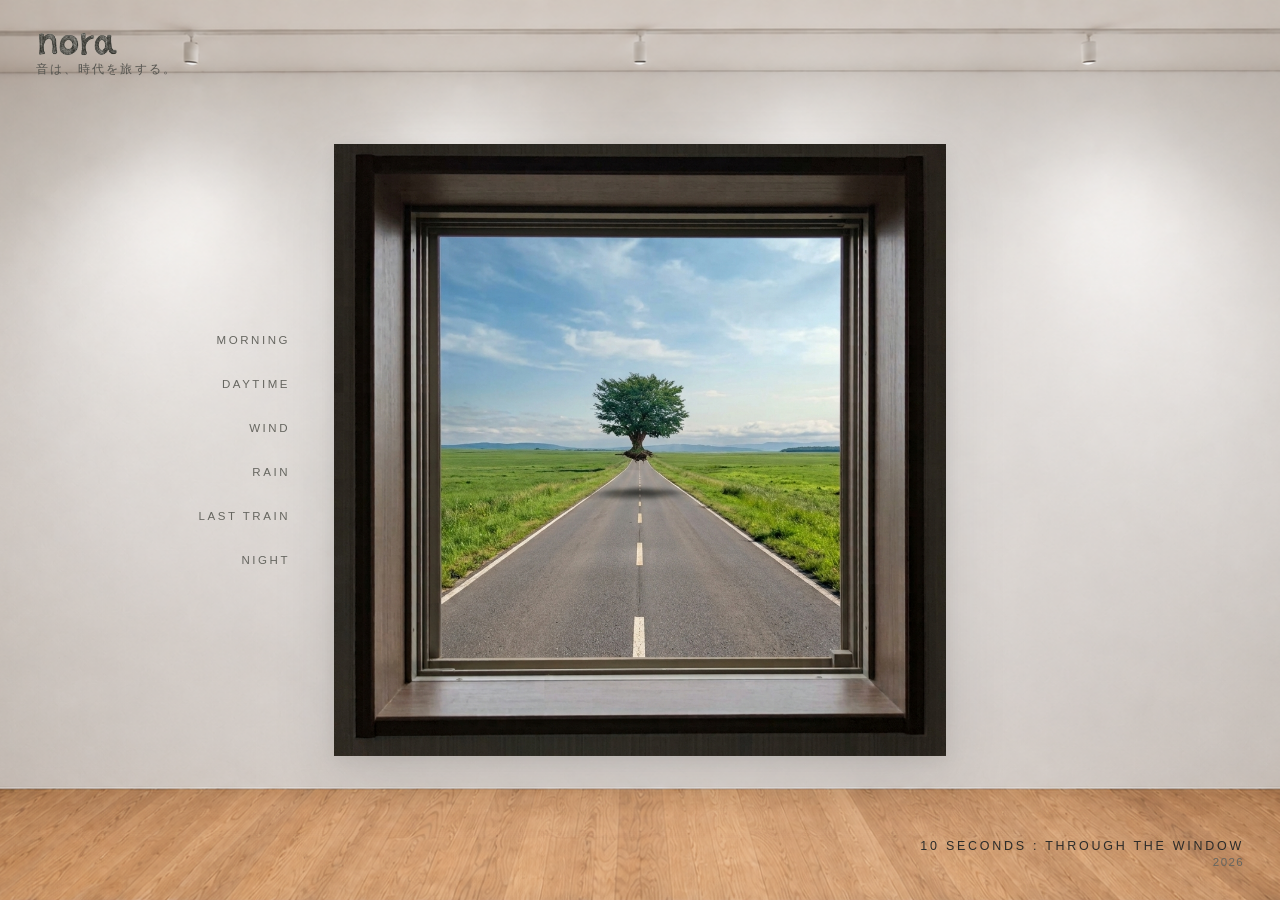
==== index.html @ 2349a81e "Update index.html" ====
<!DOCTYPE html>
<html lang="ja">
<head>
  <meta charset="UTF-8">
  <meta name="viewport" content="width=device-width, initial-scale=1.0">
  <title>10 SECONDS : THROUGH THE WINDOW - nora</title>

  <!-- Google Fonts: 手書き風フォント (Klee One) -->
  <link rel="preconnect" href="https://fonts.googleapis.com">
  <link rel="preconnect" href="https://fonts.gstatic.com" crossorigin>
  <link href="https://fonts.googleapis.com/css2?family=Klee+One:wght@400;600&display=swap" rel="stylesheet">

  <style>
    * {
      box-sizing: border-box;
      margin: 0;
      padding: 0;
    }
    body {
      /* 全体背景画像の設定 */
      background: url('images/bg.png') no-repeat center center fixed;
      background-size: cover;
      color: #1a1a1a;
      font-family: "Helvetica Neue", Arial, "Hiragino Kaku Gothic ProN", "Hiragino Sans", Meiryo, sans-serif;
      height: 100vh;
      width: 100vw;
      overflow: hidden;
      user-select: none;
      position: relative;
    }

    /* 左上：NORAロゴ＆コピー */
    .brand-header {
      position: absolute;
      top: 32px;
      left: 36px;
      display: flex;
      flex-direction: column;
      align-items: flex-start;
      gap: 6px;
      z-index: 10;
    }
    .brand-logo {
      height: 24px;
      width: auto;
      object-fit: contain;
    }
    .brand-tagline {
      font-size: 0.72rem;
      letter-spacing: 0.18em;
      color: #555550;
      font-weight: 300;
    }

    /* 右下：作品名＆制作年 */
    .work-info {
      position: absolute;
      bottom: 32px;
      right: 36px;
      text-align: right;
      z-index: 10;
    }
    .work-title {
      font-size: 0.78rem;
      letter-spacing: 0.22em;
      color: #2c2c2a;
      font-weight: 400;
    }
    .work-year {
      font-size: 0.72rem;
      letter-spacing: 0.12em;
      color: #666660;
      margin-top: 3px;
    }

    /* === 全体レイアウト（左：ボタン / 中央：画像 / 右：テキスト） === */
    .main-container {
      position: absolute;
      top: 50%;
      left: 50%;
      transform: translate(-50%, -50%);
      display: flex;
      align-items: center;
      justify-content: center;
      width: 90vw;
      max-width: 1400px;
      z-index: 5;
    }

    /* 1. 左側：6つのボタン領域（縦並び配置） */
    .controls-left {
      flex: 1;
      display: flex;
      flex-direction: column;
      align-items: flex-end;
      gap: 20px;
      padding-right: 40px;
    }

    .track-btn {
      background: none;
      border: none;
      color: #666660;
      font-size: 0.72rem;
      letter-spacing: 0.22em;
      cursor: pointer;
      padding: 6px 4px;
      transition: all 0.35s ease;
      position: relative;
      text-align: right;
    }

    .track-btn:hover {
      color: #1a1a1a;
    }

    .track-btn.active {
      color: #1a1a1a;
      font-weight: 500;
    }

    .track-btn.active::after {
      content: "";
      position: absolute;
      bottom: 0;
      right: 0;
      width: 100%;
      height: 1px;
      background-color: #1a1a1a;
    }

    /* 2. 中央：画像領域（サイズ68vh・正方形そのまま） */
    .image-container {
      position: relative;
      height: 68vh;
      aspect-ratio: 1 / 1;
      background-color: #eae8e3;
      box-shadow: 0 25px 60px rgba(0, 0, 0, 0.12), 0 4px 16px rgba(0, 0, 0, 0.06);
      overflow: hidden;
      flex-shrink: 0;
    }

    .window-image {
      width: 100%;
      height: 100%;
      object-fit: cover;
      transition: opacity 1.2s ease-in-out;
      position: absolute;
      top: 0;
      left: 0;
      opacity: 0;
    }

    .window-image.active {
      opacity: 1;
    }

    .timer-bar {
      position: absolute;
      bottom: 0;
      left: 0;
      height: 2px;
      background-color: rgba(26, 26, 26, 0.4);
      width: 0%;
      transition: width 0.1s linear;
      z-index: 6;
    }

    /* 3. 右側：詩（テキスト）領域（右側固定・横書き手書き風） */
    .poem-right {
      flex: 1;
      padding-left: 40px;
      display: flex;
      justify-content: flex-start;
      align-items: center;
    }

    .poem-text {
      color: #2a2a28;
      font-family: 'Klee One', cursive, serif;
      font-size: 1.05rem;
      font-weight: 600;
      line-height: 1.8;
      letter-spacing: 0.12em;
      writing-mode: horizontal-tb;
      opacity: 0;
      transition: opacity 1.5s ease-in-out;
      pointer-events: none;
      max-width: 320px;
    }

    .poem-text.visible {
      opacity: 0.9;
    }

    /* レスポンシブ（画面幅が狭い場合） */
    @media (max-width: 900px) {
      .main-container {
        flex-direction: column;
        top: 52%;
      }

      .controls-left {
        flex-direction: row;
        flex-wrap: wrap;
        justify-content: center;
        align-items: center;
        padding-right: 0;
        margin-bottom: 16px;
        gap: 12px 20px;
      }

      .track-btn {
        text-align: center;
      }

      .image-container {
        height: 48vh;
      }

      .poem-right {
        padding-left: 0;
        margin-top: 16px;
        justify-content: center;
      }

      .poem-text {
        font-size: 0.88rem;
        text-align: center;
      }
    }
  </style>
</head>
<body>

<!-- 左上：NORAロゴ＆コピー -->
  <div class="brand-header">
    <a href="https://cyber-nora.github.io/HP-nora/" style="text-decoration: none; display: flex; flex-direction: column; align-items: flex-start; gap: 6px;">
      <img src="./images/logo.png" alt="nora" class="brand-logo" id="logo-img" onerror="this.style.display='none'; document.getElementById('logo-fallback').style.display='block';">
      <span id="logo-fallback" style="display:none; font-weight:bold; font-size:1.1rem; letter-spacing:0.15em; color:#1a1a1a;">nora</span>
    </a>
    <span class="brand-tagline">音は、時代を旅する。</span>
  </div>

  <!-- 右下：作品情報 -->
  <div class="work-info">
    <div class="work-title">10 SECONDS : THROUGH THE WINDOW</div>
    <div class="work-year">2026</div>
  </div>

  <!-- 主構造（左：ボタン / 中央：画像固定 / 右：テキスト固定） -->
  <div class="main-container">
    
    <!-- 左側：6つのボタン（縦並び） -->
    <div class="controls-left">
      <button class="track-btn" onclick="playTrack('morning')">MORNING</button>
      <button class="track-btn" onclick="playTrack('daytime')">DAYTIME</button>
      <button class="track-btn" onclick="playTrack('wind')">WIND</button>
      <button class="track-btn" onclick="playTrack('rain')">RAIN</button>
      <button class="track-btn" onclick="playTrack('last_train')">LAST TRAIN</button>
      <button class="track-btn" onclick="playTrack('night')">NIGHT</button>
    </div>

    <!-- 中央：画像（サイズ68vh・完全中央） -->
    <div class="image-container">
      <img src="images/base.jpg" alt="Window Base" class="window-image active" id="img-base">
      <img src="images/01_morning.jpg" alt="Morning" class="window-image" id="img-morning">
      <img src="images/02_daytime.jpg" alt="Daytime" class="window-image" id="img-daytime">
      <img src="images/03_wind.jpg" alt="Wind" class="window-image" id="img-wind">
      <img src="images/04_rain.jpg" alt="Rain" class="window-image" id="img-rain">
      <img src="images/05_last_train.jpg" alt="Last Train" class="window-image" id="img-last_train">
      <img src="images/06_night.jpg" alt="Night" class="window-image" id="img-night">

      <div class="timer-bar" id="timer-bar"></div>
    </div>

    <!-- 右側：テキスト（横書き手書き風・右側領域に固定） -->
    <div class="poem-right">
      <div class="poem-text" id="poem-text"></div>
    </div>

  </div>

  <script>
    const tracks = {
      'morning': {
        imageId: 'img-morning',
        audioSrc: 'audio/01_morning.mp3',
        poem: '朝の光が、昨日と今日の境目をひらく。'
      },
      'daytime': {
        imageId: 'img-daytime',
        audioSrc: 'audio/02_daytime.mp3',
        poem: 'どこか遠くの営みが、風に乗って掠めていく。'
      },
      'wind': {
        imageId: 'img-wind',
        audioSrc: 'audio/03_wind.mp3',
        poem: '見えない時間が、葉を揺らして走り抜ける。'
      },
      'rain': {
        imageId: 'img-rain',
        audioSrc: 'audio/04_rain.mp3',
        poem: '世界を叩く雫が、あの日の記憶を連れてくる。'
      },
      'last_train': {
        imageId: 'img-last_train',
        audioSrc: 'audio/05_last_train.mp3',
        poem: '遠ざかる轍の音が、街の眠りを告げている。'
      },
      'night': {
        imageId: 'img-night',
        audioSrc: 'audio/06_night.mp3',
        poem: '静寂の底で、虫の羽音だけが時代を旅する。'
      }
    };

    let currentAudio = null;
    let timerInterval = null;
    let resetTimeout = null;

    function playTrack(key) {
      stopCurrent();

      const track = tracks[key];
      if (!track) return;

      // 1. 画像切り替え
      document.querySelectorAll('.window-image').forEach(img => img.classList.remove('active'));
      const targetImg = document.getElementById(track.imageId);
      if (targetImg) targetImg.classList.add('active');

      // 2. ボタンアクティブ切り替え
      document.querySelectorAll('.track-btn').forEach(btn => {
        if (btn.getAttribute('onclick').includes(`'${key}'`)) {
          btn.classList.add('active');
        } else {
          btn.classList.remove('active');
        }
      });

      // 3. 詩の表示
      const poemEl = document.getElementById('poem-text');
      poemEl.innerText = track.poem;
      setTimeout(() => {
        poemEl.classList.add('visible');
      }, 300);

      // 4. 音声の再生
      currentAudio = new Audio(track.audioSrc);
      currentAudio.play().catch(e => console.log("Audio play error:", e));

      // 5. プログレスバー（10秒）
      const progressBar = document.getElementById('timer-bar');
      progressBar.style.width = '0%';
      let elapsed = 0;
      const duration = 10000;

      timerInterval = setInterval(() => {
        elapsed += 100;
        const progress = (elapsed / duration) * 100;
        progressBar.style.width = `${Math.min(progress, 100)}%`;
        if (elapsed >= duration) {
          clearInterval(timerInterval);
        }
      }, 100);

      // 6. 10秒後リセット
      resetTimeout = setTimeout(() => {
        resetToBase();
      }, 10000);
    }

    function stopCurrent() {
      if (currentAudio) {
        currentAudio.pause();
        currentAudio = null;
      }
      if (timerInterval) clearInterval(timerInterval);
      if (resetTimeout) clearTimeout(resetTimeout);

      document.getElementById('poem-text').classList.remove('visible');
      document.getElementById('timer-bar').style.width = '0%';
    }

    function resetToBase() {
      stopCurrent();
      
      document.querySelectorAll('.window-image').forEach(img => img.classList.remove('active'));
      document.getElementById('img-base').classList.add('active');

      document.querySelectorAll('.track-btn').forEach(btn => btn.classList.remove('active'));
    }
  </script>
</body>
</html>
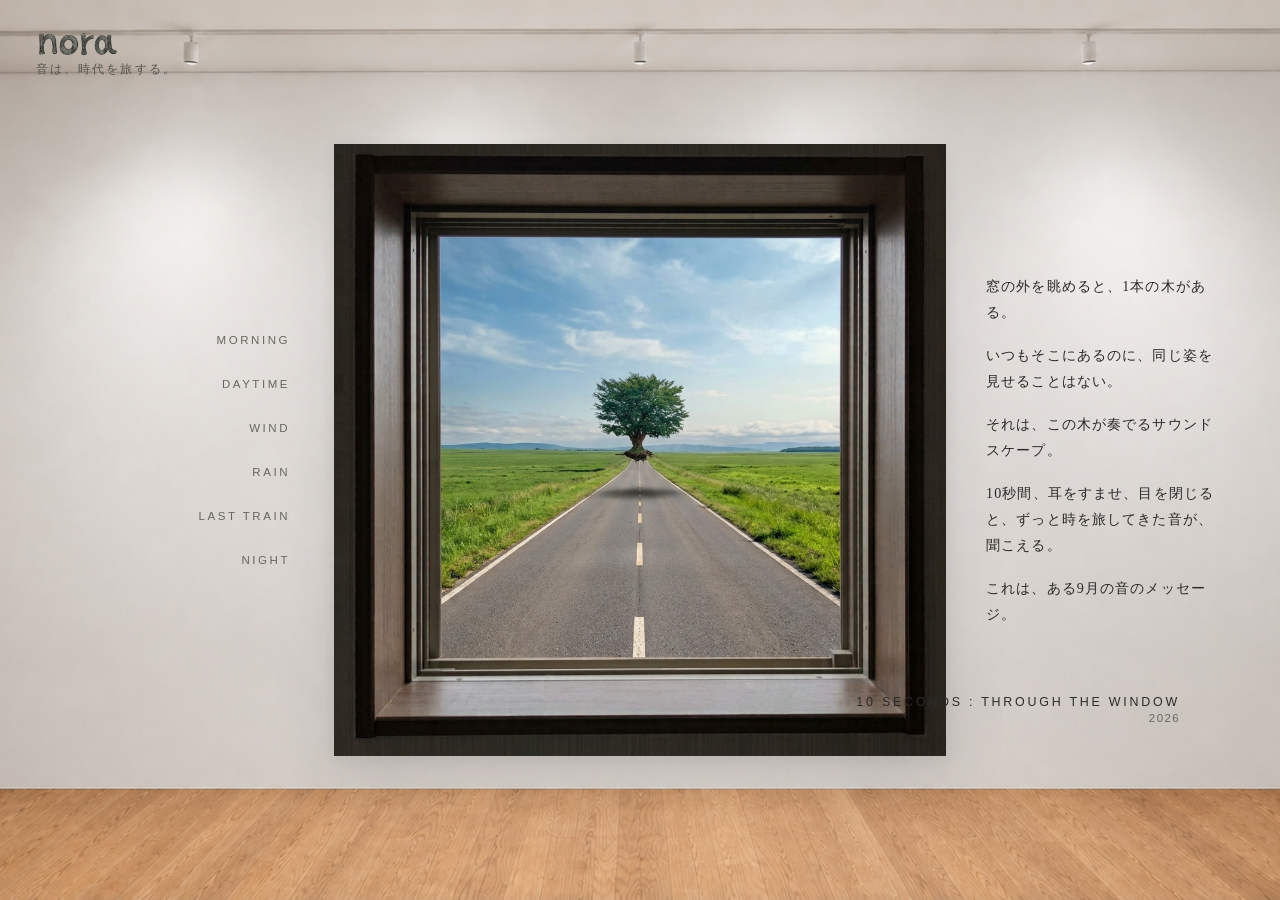
==== commit d487b15a: "Add files via upload" ====
--- a/index.html
+++ b/index.html
@@ -193,6 +193,31 @@
       opacity: 0.9;
     }
 
+
+
+/* === コンセプト表示 / ポップアップ === */
+.concept-text {
+  color: #2a2a28;
+  font-family: 'Klee One', cursive, serif;
+  font-size: 0.88rem;
+  font-weight: 400;
+  line-height: 1.85;
+  letter-spacing: 0.08em;
+  max-width: 360px;
+  transition: opacity 0.9s ease, transform 0.9s ease;
+}
+
+
+.concept-text p + p {
+  margin-top: 1.2em;
+}
+
+#concept-area.is-hidden .concept-text {
+  opacity: 0;
+  transform: translateY(8px);
+  pointer-events: none;
+}
+
     /* レスポンシブ（画面幅が狭い場合） */
     @media (max-width: 900px) {
       .main-container {
@@ -240,12 +265,6 @@
       <span id="logo-fallback" style="display:none; font-weight:bold; font-size:1.1rem; letter-spacing:0.15em; color:#1a1a1a;">nora</span>
     </a>
     <span class="brand-tagline">音は、時代を旅する。</span>
-  </div>
-
-  <!-- 右下：作品情報 -->
-  <div class="work-info">
-    <div class="work-title">10 SECONDS : THROUGH THE WINDOW</div>
-    <div class="work-year">2026</div>
   </div>
 
   <!-- 主構造（左：ボタン / 中央：画像固定 / 右：テキスト固定） -->
@@ -274,9 +293,21 @@
       <div class="timer-bar" id="timer-bar"></div>
     </div>
 
-    <!-- 右側：テキスト（横書き手書き風・右側領域に固定） -->
-    <div class="poem-right">
-      <div class="poem-text" id="poem-text"></div>
+    <!-- 右側：作品コンセプト -->
+    <div class="poem-right" id="concept-area">
+      <div class="concept-text">
+        <p>窓の外を眺めると、1本の木がある。</p>
+        <p>いつもそこにあるのに、同じ姿を見せることはない。</p>
+        <p>それは、この木が奏でるサウンドスケープ。</p>
+        <p>10秒間、耳をすませ、目を閉じると、ずっと時を旅してきた音が、聞こえる。</p>
+        <p>これは、ある9月の音のメッセージ。</p>
+      </div>
+    </div>
+
+    <!-- 右下：作品情報 -->
+    <div class="work-info">
+      <div class="work-title">10 SECONDS : THROUGH THE WINDOW</div>
+      <div class="work-year">2026</div>
     </div>
 
   </div>
@@ -339,15 +370,12 @@
         }
       });
 
-      // 3. 詩の表示
-      const poemEl = document.getElementById('poem-text');
-      poemEl.innerText = track.poem;
-      setTimeout(() => {
-        poemEl.classList.add('visible');
-      }, 300);
+      // 3. コンセプトをフェードアウト
+      document.getElementById('concept-area').classList.add('is-hidden');
 
       // 4. 音声の再生
       currentAudio = new Audio(track.audioSrc);
+      currentAudio.addEventListener('ended', resetToBase, { once: true });
       currentAudio.play().catch(e => console.log("Audio play error:", e));
 
       // 5. プログレスバー（10秒）
@@ -379,7 +407,7 @@
       if (timerInterval) clearInterval(timerInterval);
       if (resetTimeout) clearTimeout(resetTimeout);
 
-      document.getElementById('poem-text').classList.remove('visible');
+      document.getElementById('concept-area').classList.add('is-hidden');
       document.getElementById('timer-bar').style.width = '0%';
     }
 
@@ -390,7 +418,9 @@
       document.getElementById('img-base').classList.add('active');
 
       document.querySelectorAll('.track-btn').forEach(btn => btn.classList.remove('active'));
-    }
+      document.getElementById('concept-area').classList.remove('is-hidden');
+    }
+
   </script>
 </body>
 </html>
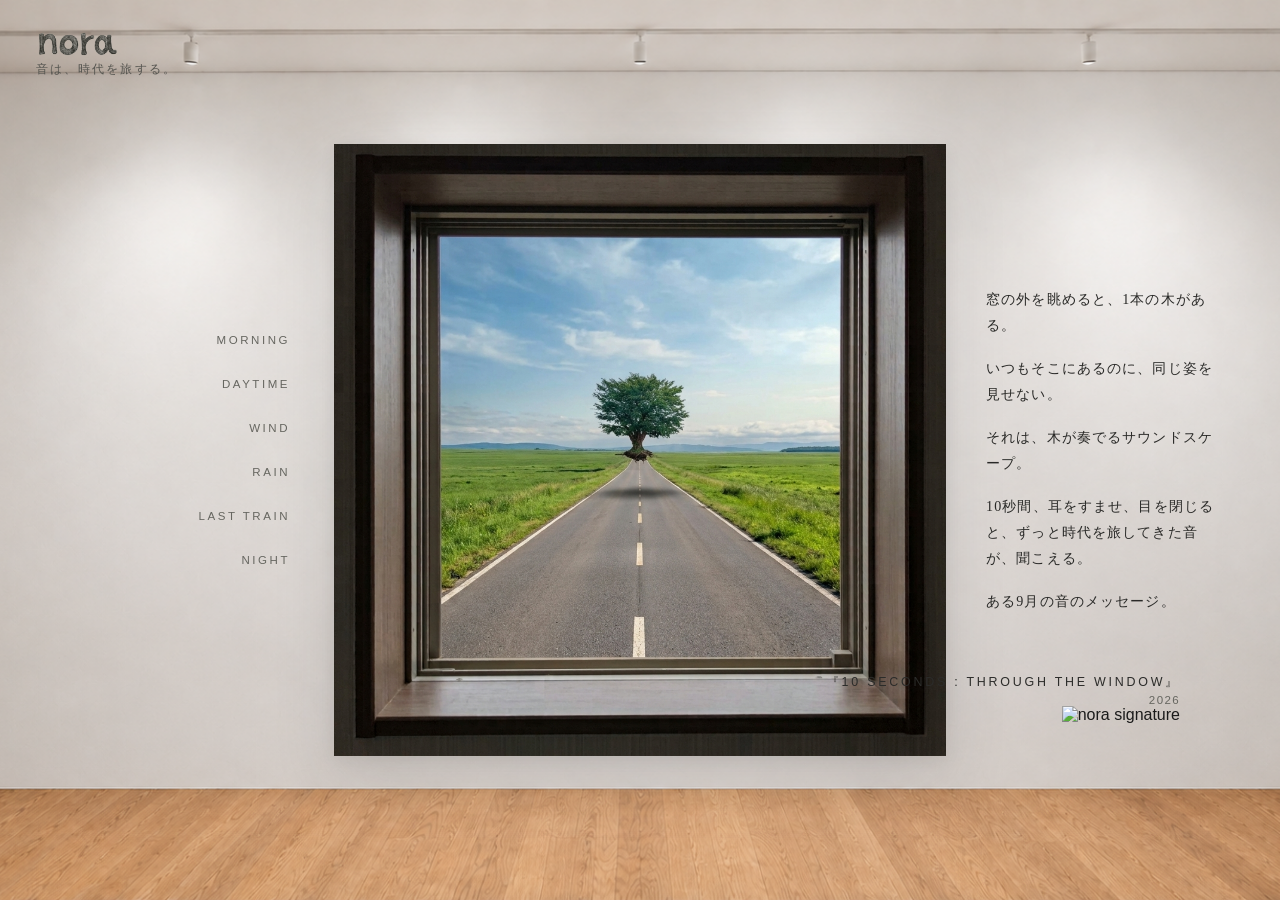
==== commit 5942d461: "Update index.html" ====
--- a/index.html
+++ b/index.html
@@ -178,7 +178,7 @@
     .poem-text {
       color: #2a2a28;
       font-family: 'Klee One', cursive, serif;
-      font-size: 1.05rem;
+      font-size: 0.88rem;
       font-weight: 600;
       line-height: 1.8;
       letter-spacing: 0.12em;
@@ -186,7 +186,7 @@
       opacity: 0;
       transition: opacity 1.5s ease-in-out;
       pointer-events: none;
-      max-width: 320px;
+      max-width: 360px;
     }
 
     .poem-text.visible {
@@ -216,6 +216,20 @@
   opacity: 0;
   transform: translateY(8px);
   pointer-events: none;
+}
+
+#concept-area .poem-text {
+  position: absolute;
+  opacity: 0;
+  transform: translateY(8px);
+  pointer-events: none;
+  max-width: 360px;
+  transition: opacity 0.8s ease, transform 0.8s ease;
+}
+
+#concept-area .poem-text.visible {
+  opacity: 0.9;
+  transform: translateY(0);
 }
 
     /* レスポンシブ（画面幅が狭い場合） */
@@ -293,21 +307,23 @@
       <div class="timer-bar" id="timer-bar"></div>
     </div>
 
-    <!-- 右側：作品コンセプト -->
+    <!-- 右側：コンセプト / 再生中の詩 -->
     <div class="poem-right" id="concept-area">
       <div class="concept-text">
         <p>窓の外を眺めると、1本の木がある。</p>
-        <p>いつもそこにあるのに、同じ姿を見せることはない。</p>
-        <p>それは、この木が奏でるサウンドスケープ。</p>
-        <p>10秒間、耳をすませ、目を閉じると、ずっと時を旅してきた音が、聞こえる。</p>
-        <p>これは、ある9月の音のメッセージ。</p>
+        <p>いつもそこにあるのに、同じ姿を見せない。</p>
+        <p>それは、木が奏でるサウンドスケープ。</p>
+        <p>10秒間、耳をすませ、目を閉じると、ずっと時代を旅してきた音が、聞こえる。</p>
+        <p>ある9月の音のメッセージ。</p>
       </div>
+      <div class="poem-text" id="poem-text"></div>
     </div>
 
     <!-- 右下：作品情報 -->
     <div class="work-info">
-      <div class="work-title">10 SECONDS : THROUGH THE WINDOW</div>
+      <div class="work-title">『10 SECONDS : THROUGH THE WINDOW』</div>
       <div class="work-year">2026</div>
+      <img src="./images/nora-1.png" alt="nora signature" class="signature">
     </div>
 
   </div>
@@ -370,8 +386,11 @@
         }
       });
 
-      // 3. コンセプトをフェードアウト
+      // 3. コンセプトを消し、再生中の詩を表示
       document.getElementById('concept-area').classList.add('is-hidden');
+      const poemEl = document.getElementById('poem-text');
+      poemEl.innerText = track.poem;
+      requestAnimationFrame(() => poemEl.classList.add('visible'));
 
       // 4. 音声の再生
       currentAudio = new Audio(track.audioSrc);
@@ -408,6 +427,7 @@
       if (resetTimeout) clearTimeout(resetTimeout);
 
       document.getElementById('concept-area').classList.add('is-hidden');
+      document.getElementById('poem-text').classList.remove('visible');
       document.getElementById('timer-bar').style.width = '0%';
     }
 
@@ -418,6 +438,7 @@
       document.getElementById('img-base').classList.add('active');
 
       document.querySelectorAll('.track-btn').forEach(btn => btn.classList.remove('active'));
+      document.getElementById('poem-text').classList.remove('visible');
       document.getElementById('concept-area').classList.remove('is-hidden');
     }
 
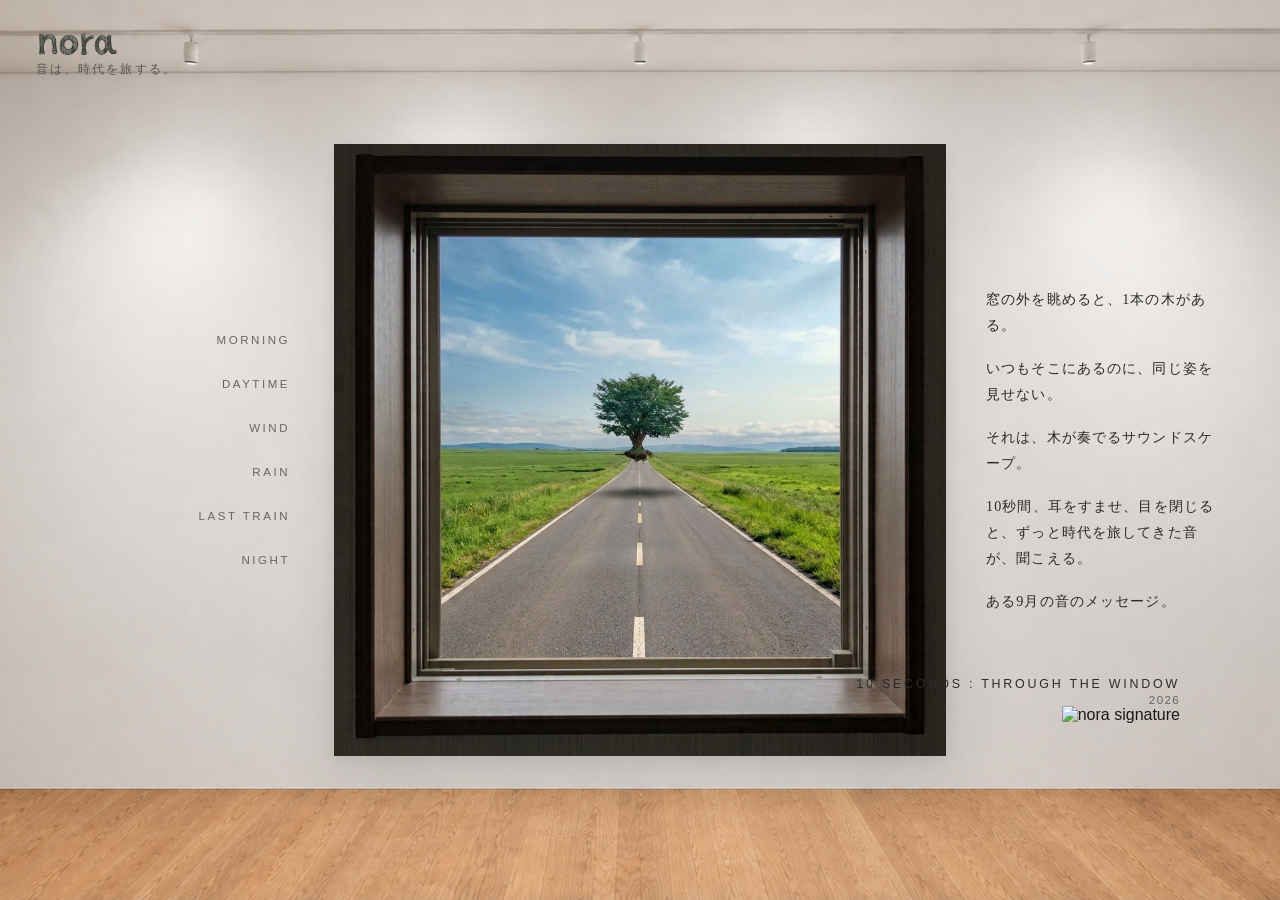
==== commit 08d7e598: "Update index.html" ====
--- a/index.html
+++ b/index.html
@@ -321,7 +321,7 @@
 
     <!-- 右下：作品情報 -->
     <div class="work-info">
-      <div class="work-title">『10 SECONDS : THROUGH THE WINDOW』</div>
+      <div class="work-title">10 SECONDS : THROUGH THE WINDOW</div>
       <div class="work-year">2026</div>
       <img src="./images/nora-1.png" alt="nora signature" class="signature">
     </div>
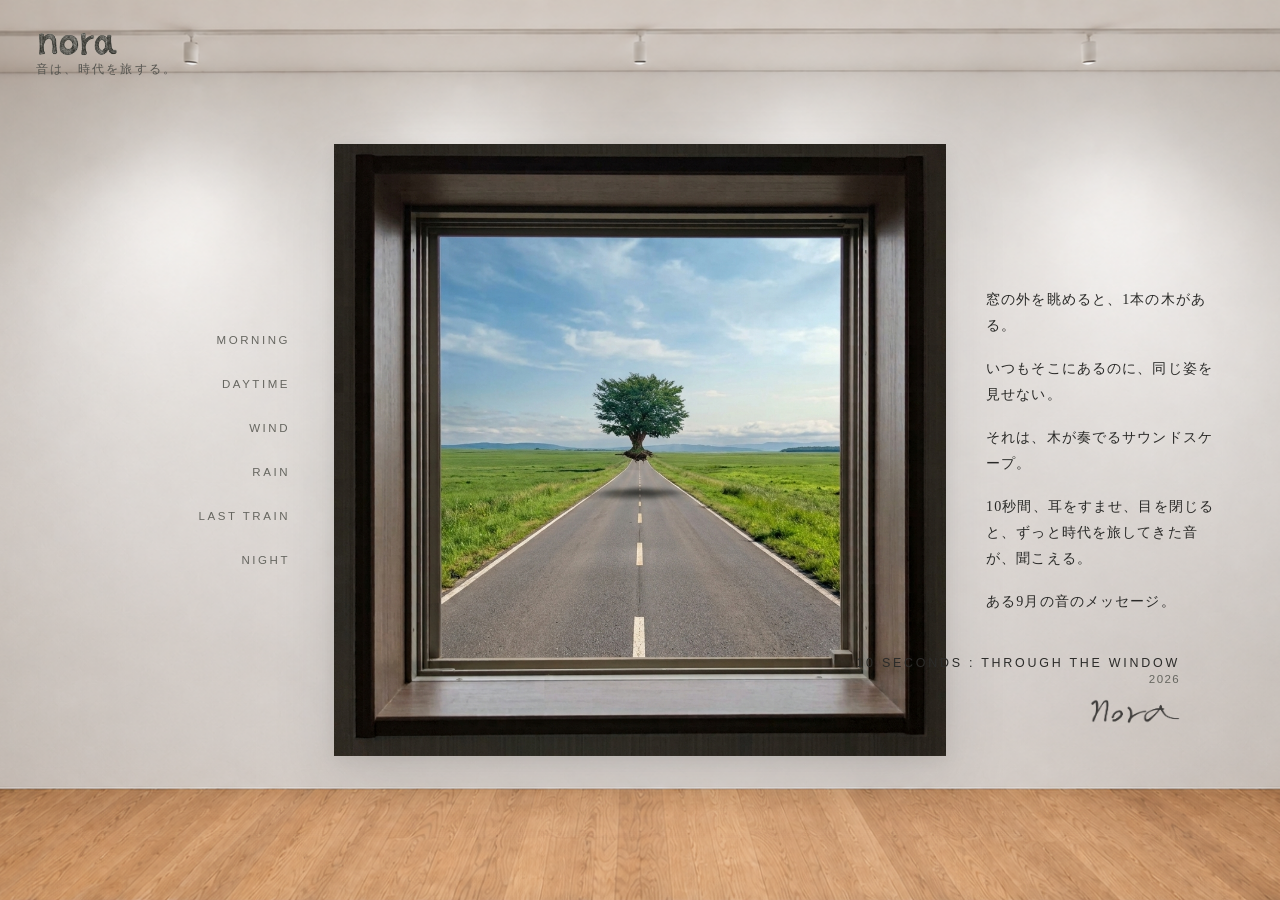
==== commit 73dc0a9e: "Update index.html" ====
--- a/index.html
+++ b/index.html
@@ -60,6 +60,14 @@
       text-align: right;
       z-index: 10;
     }
+    .signature {
+  display: block;
+  width: 90px;
+  height: auto;
+  margin-top: 14px;
+  margin-left: auto;
+  opacity: 0.7;
+}
     .work-title {
       font-size: 0.78rem;
       letter-spacing: 0.22em;
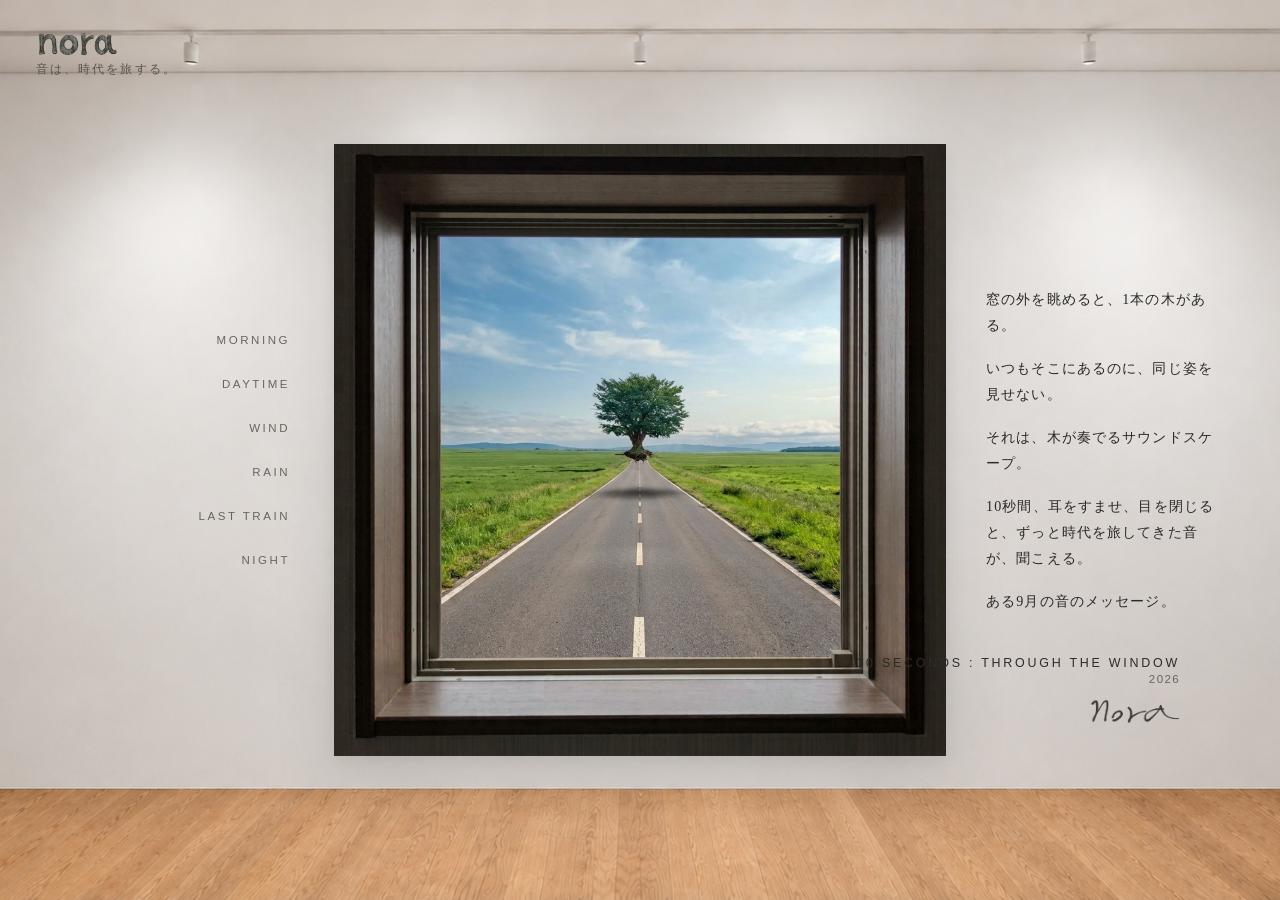
==== commit 6b739813: "Add files via upload" ====
--- a/index.html
+++ b/index.html
@@ -22,9 +22,10 @@
       background-size: cover;
       color: #1a1a1a;
       font-family: "Helvetica Neue", Arial, "Hiragino Kaku Gothic ProN", "Hiragino Sans", Meiryo, sans-serif;
-      height: 100vh;
+      min-height: 100vh;
       width: 100vw;
-      overflow: hidden;
+      overflow-x: hidden;
+      overflow-y: auto;
       user-select: none;
       position: relative;
     }
@@ -61,13 +62,13 @@
       z-index: 10;
     }
     .signature {
-  display: block;
-  width: 90px;
-  height: auto;
-  margin-top: 14px;
-  margin-left: auto;
-  opacity: 0.7;
-}
+      display: block;
+      width: 90px;
+      height: auto;
+      margin-top: 14px;
+      margin-left: auto;
+      opacity: 0.7;
+    }
     .work-title {
       font-size: 0.78rem;
       letter-spacing: 0.22em;
@@ -137,7 +138,7 @@
       background-color: #1a1a1a;
     }
 
-    /* 2. 中央：画像領域（サイズ68vh・正方形そのまま） */
+    /* 2. 中央：画像領域 */
     .image-container {
       position: relative;
       height: 68vh;
@@ -174,13 +175,14 @@
       z-index: 6;
     }
 
-    /* 3. 右側：詩（テキスト）領域（右側固定・横書き手書き風） */
+    /* 3. 右側：詩（テキスト）領域 */
     .poem-right {
       flex: 1;
       padding-left: 40px;
       display: flex;
       justify-content: flex-start;
       align-items: center;
+      position: relative;
     }
 
     .poem-text {
@@ -201,88 +203,140 @@
       opacity: 0.9;
     }
 
-
-
-/* === コンセプト表示 / ポップアップ === */
-.concept-text {
-  color: #2a2a28;
-  font-family: 'Klee One', cursive, serif;
-  font-size: 0.88rem;
-  font-weight: 400;
-  line-height: 1.85;
-  letter-spacing: 0.08em;
-  max-width: 360px;
-  transition: opacity 0.9s ease, transform 0.9s ease;
-}
-
-
-.concept-text p + p {
-  margin-top: 1.2em;
-}
-
-#concept-area.is-hidden .concept-text {
-  opacity: 0;
-  transform: translateY(8px);
-  pointer-events: none;
-}
-
-#concept-area .poem-text {
-  position: absolute;
-  opacity: 0;
-  transform: translateY(8px);
-  pointer-events: none;
-  max-width: 360px;
-  transition: opacity 0.8s ease, transform 0.8s ease;
-}
-
-#concept-area .poem-text.visible {
-  opacity: 0.9;
-  transform: translateY(0);
-}
-
-    /* レスポンシブ（画面幅が狭い場合） */
+    /* コンセプト表示 */
+    .concept-text {
+      color: #2a2a28;
+      font-family: 'Klee One', cursive, serif;
+      font-size: 0.88rem;
+      font-weight: 400;
+      line-height: 1.85;
+      letter-spacing: 0.08em;
+      max-width: 360px;
+      transition: opacity 0.9s ease, transform 0.9s ease;
+    }
+
+    .concept-text p + p {
+      margin-top: 1.2em;
+    }
+
+    #concept-area.is-hidden .concept-text {
+      opacity: 0;
+      transform: translateY(8px);
+      pointer-events: none;
+    }
+
+    #concept-area .poem-text {
+      position: absolute;
+      opacity: 0;
+      transform: translateY(8px);
+      pointer-events: none;
+      max-width: 360px;
+      transition: opacity 0.8s ease, transform 0.8s ease;
+    }
+
+    #concept-area .poem-text.visible {
+      opacity: 0.9;
+      transform: translateY(0);
+    }
+
+    /* ==========================================
+       スマホ・タブレット用 レスポンシブ修正
+       ========================================== */
     @media (max-width: 900px) {
+      body {
+        height: auto;
+        padding: 20px 16px 40px;
+        display: flex;
+        flex-direction: column;
+        align-items: center;
+      }
+
+      /* ヘッダーの固定解除 */
+      .brand-header {
+        position: relative;
+        top: 0;
+        left: 0;
+        width: 100%;
+        align-items: center;
+        text-align: center;
+        margin-bottom: 24px;
+      }
+
+      /* コンテナの固定解除（上下に並べる） */
       .main-container {
+        position: relative;
+        top: 0;
+        left: 0;
+        transform: none;
         flex-direction: column;
-        top: 52%;
-      }
-
+        width: 100%;
+        max-width: 100%;
+      }
+
+      /* ボタン群を横並びで整理 */
       .controls-left {
+        flex: none;
         flex-direction: row;
         flex-wrap: wrap;
         justify-content: center;
         align-items: center;
         padding-right: 0;
-        margin-bottom: 16px;
-        gap: 12px 20px;
+        margin-bottom: 20px;
+        gap: 8px 16px;
+        width: 100%;
       }
 
       .track-btn {
         text-align: center;
-      }
-
+        font-size: 0.75rem;
+        padding: 6px 8px;
+      }
+
+      /* 画像エリアのスマホ最適化 */
       .image-container {
-        height: 48vh;
-      }
-
+        width: 100%;
+        max-width: 340px;
+        height: auto;
+        aspect-ratio: 1 / 1;
+        margin: 0 auto 24px;
+      }
+
+      /* 右側テキストエリアを中央寄せに */
       .poem-right {
+        flex: none;
         padding-left: 0;
+        width: 100%;
+        justify-content: center;
+        text-align: center;
+        margin-bottom: 32px;
+      }
+
+      .concept-text, .poem-text, #concept-area .poem-text {
+        text-align: center;
+        margin: 0 auto;
+      }
+
+      /* フッター情報を最下部に流す */
+      .work-info {
+        position: relative;
+        bottom: 0;
+        right: 0;
+        width: 100%;
+        text-align: center;
         margin-top: 16px;
-        justify-content: center;
-      }
-
-      .poem-text {
-        font-size: 0.88rem;
-        text-align: center;
+      }
+
+      .signature {
+        margin: 12px auto 0;
       }
     }
   </style>
 </head>
 <body>
 
-<!-- 左上：NORAロゴ＆コピー -->
+  <!-- 左上：NORAロゴ＆コピー -->
   <div class="brand-header">
-    <a href="https://cyber-nora.github.io/HP-nora/" style="text-decoration: none; display: flex; flex-direction: column; align-items: flex-start; gap: 6px;">
+    <a href="https://cyber-nora.github.io/HP-nora/" style="text-decoration: none; display: flex; flex-direction: column; align-items: center; gap: 6px;">
       <img src="./images/logo.png" alt="nora" class="brand-logo" id="logo-img" onerror="this.style.display='none'; document.getElementById('logo-fallback').style.display='block';">
       <span id="logo-fallback" style="display:none; font-weight:bold; font-size:1.1rem; letter-spacing:0.15em; color:#1a1a1a;">nora</span>
     </a>
@@ -292,7 +346,7 @@
   <!-- 主構造（左：ボタン / 中央：画像固定 / 右：テキスト固定） -->
   <div class="main-container">
     
-    <!-- 左側：6つのボタン（縦並び） -->
+    <!-- 左側：6つのボタン -->
     <div class="controls-left">
       <button class="track-btn" onclick="playTrack('morning')">MORNING</button>
       <button class="track-btn" onclick="playTrack('daytime')">DAYTIME</button>
@@ -302,7 +356,7 @@
       <button class="track-btn" onclick="playTrack('night')">NIGHT</button>
     </div>
 
-    <!-- 中央：画像（サイズ68vh・完全中央） -->
+    <!-- 中央：画像 -->
     <div class="image-container">
       <img src="images/base.jpg" alt="Window Base" class="window-image active" id="img-base">
       <img src="images/01_morning.jpg" alt="Morning" class="window-image" id="img-morning">
@@ -341,32 +395,32 @@
       'morning': {
         imageId: 'img-morning',
         audioSrc: 'audio/01_morning.mp3',
-        poem: '朝の光が、昨日と今日の境目をひらく。'
+        poem: '薄暗い中の機械音が、昨日と今日の境目になる。'
       },
       'daytime': {
         imageId: 'img-daytime',
         audioSrc: 'audio/02_daytime.mp3',
-        poem: 'どこか遠くの営みが、風に乗って掠めていく。'
+        poem: '繰り返される営みが、風に乗り、横切ってゆく。'
       },
       'wind': {
         imageId: 'img-wind',
         audioSrc: 'audio/03_wind.mp3',
-        poem: '見えない時間が、葉を揺らして走り抜ける。'
+        poem: '確実に吹かれ、ぶつかりあい、駆け抜けている。'
       },
       'rain': {
         imageId: 'img-rain',
         audioSrc: 'audio/04_rain.mp3',
-        poem: '世界を叩く雫が、あの日の記憶を連れてくる。'
+        poem: '空からの無数の雫が、あの時の記憶を連れ戻す。'
       },
       'last_train': {
         imageId: 'img-last_train',
         audioSrc: 'audio/05_last_train.mp3',
-        poem: '遠ざかる轍の音が、街の眠りを告げている。'
+        poem: '近くて遠い轍の音が、１日の終わりを告げる。'
       },
       'night': {
         imageId: 'img-night',
         audioSrc: 'audio/06_night.mp3',
-        poem: '静寂の底で、虫の羽音だけが時代を旅する。'
+        poem: '不確実かつ均衡を保つ、それが生命力になる。'
       }
     };
 
@@ -452,4 +506,4 @@
 
   </script>
 </body>
-</html>
+</html>
